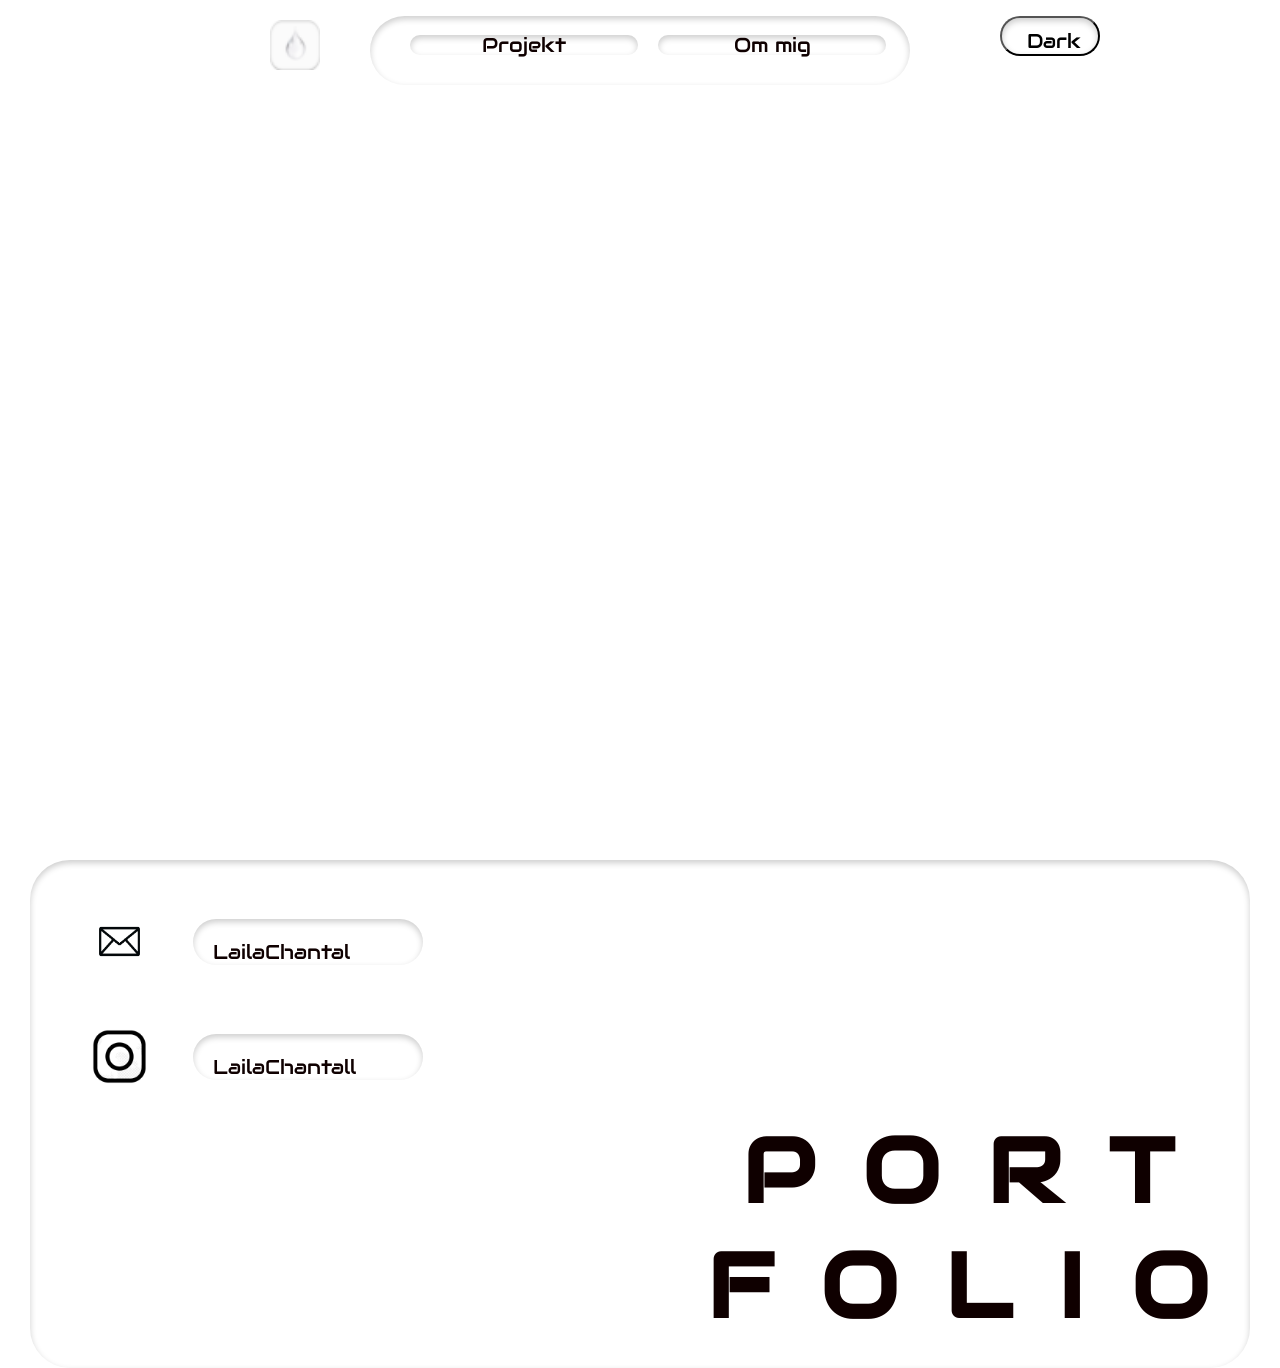
==== ommig.html @ 764afbd3 "New Branch 01" ====
<!DOCTYPE html>
<html lang="en">

<head>
    <meta charset="UTF-8">
    <meta name="viewport" content="width=device-width, initial-scale=1.0">
    <title>PORTFOLIO</title>
    <link rel="icon" href="favicon_io (2)/favicon-16x16.png">
    <link rel="stylesheet" href="css/general.css">
    <link rel="stylesheet" href="burger.css">
    <link rel="stylesheet" href="css/ommig.css">
    <link rel="preconnect" href="https://fonts.googleapis.com">
    <link rel="preconnect" href="https://fonts.gstatic.com" crossorigin>
    <link href="https://fonts.googleapis.com/css2?family=Audiowide&display=swap" rel="stylesheet">
</head>

<body>
    <header>
        <div class="logo">
            <a href="index.html">
                <img src="favicon_io (2)/favicon-32x32.png" alt="logo">
            </a>

        </div>
        <nav>
            <ul class="menu">
                <li><a class="menu-pill" href="projekt.html">Projekt</a></li>
                <li><a class="menu-pill" href="ommig.html">Om mig</a></li>
            </ul>

        </nav>
        <nav>
            <ul>
                <button class="dark-pill"id="toggle" type="button">Dark</button>
            </ul>
        </nav>

    </header>
    <main></main>
    <footer class="site-footer">
        <section class="grid_3">
            <div class="footer-socials">
                <img src="img/email-icon-design-digital-space-graphic-free-png.png" alt="Email">

                <span class="footer-pill">LailaChantal</span>
            </div>
            <div class="footer-socials">
                <img src="img/Instagram-icon-isolated-on-transparent-background-PNG.png" alt="Instagram">
                <span class="footer-pill">LailaChantall</span>
            </div>
            
            <div class="grid_4">
                <h2>P O R T</h2>
                <h2>F O L I O</h2>
            </div>

        </section>
        <script src="js/darkmode.js"></script>
        <script src="js/burger.js"></script>
</body>

</html>
---- css/general.css ----
html,
body {
  height: 100%;
  margin: 0;
}

body {
  display: flex;
  flex-direction: column;
}

main {
  flex: 1;
}

.site-footer {
  margin-top: auto;
}

/************************DARKMODE******************/
html.dark {
  background-color: #595757;
  color: #f5f5f5;
}
html.dark .footer-grid {
  background: rgba(40, 40, 40, 0.6);
}

html.dark .footer-pill {
  background: rgba(235, 232, 232, 0.8);
}

/******************Menu********************/
header {
  position: sticky;
  top: 0;
  display: grid;
  grid-template-columns: 1fr 2fr 1fr;
  border-radius: 999px;
  justify-content: space-between;

  padding-bottom: 50px;
}

.logo img {
  width: 50px;
  height: 50px;
}

.menu {
  display: flex;
  list-style: none;
  gap: 20px;
  max-width: 500px;
  margin: 1rem auto;
  background-color: #e4e3e1;
  box-shadow: 0 10px 10px #e2dfddb1;
  box-shadow: inset 0 3px 6px rgba(0, 0, 0, 0.2);
  font-family: "Audiowide", sans-serif;
  background: rgba(255, 255, 255, 0.8);
  height: 50px;
  border-radius: 999px;
  padding-top: 19px;
}

.menu li {
  margin-right: px;
}

.menu li:last-child {
  margin-right: 0;
}

.menu a {
  color: #0f0000;
  text-decoration: none;
  transition: color 0.3s;
  align-items: center;
  justify-content: center;
  display: flex;
  font-size: 20px;
  height: 20px;
  padding: 0 4rem;
}

.menu a:hover {
  color: #f5f5f4;
}

/***********************FOOTER******************/

.footer-socials {
  display: grid;
  grid-template-columns: auto 1fr;
  align-items: center;
  gap: 1rem;
}

.footer-socials img {
  width: 55px;
  height: 55px;
  padding: 30px;
}
.site-footer {
  height: 10px;
  padding: 30px;
  padding-top: 100px;
  
}

.footer-pill {
  color: #0f0000;
  font-family: "Audiowide", sans-serif;
  max-width: 210px;
  max-height: 36px;
  padding-left: 20px;
  font-size: 20px;
  padding-top: 20px;
  background: rgba(255, 255, 255, 0.8);
  border-radius: 999px;
  box-shadow: inset 0 3px 6px rgba(0, 0, 0, 0.2);
}

.grid_3 {
  display: grid;
  background: rgba(255, 255, 255, 0.8);
  border-radius: 40px; /* 👈 NORMAL card radius */
  box-shadow: inset 0 3px 6px rgba(0, 0, 0, 0.2);

  padding: 1.5rem 2rem;
}

.grid_4 {
  display: flex;
  flex-direction: column;
  align-items: center;
  justify-self: end;
  align-self: start;

  padding-top: -50rem;
}

.grid_4 h2 {
  font-size: 90px;
  letter-spacing: 0.6rem;
  white-space: nowrap;
  margin: 0;
  font-family: "Audiowide", sans-serif;
  color: #0f0000;
  
}

.menu-pill {
  width: 100px;
  height: 50px;
  padding-left: 20px;
  font-size: 20px;
  padding-top: 20px;
  background: rgba(255, 255, 255, 0.8);
  border-radius: 999px;
  box-shadow: inset 0 3px 6px rgba(0, 0, 0, 0.2);
}
.dark-pill {
  width: 100px;
  height: 40px;
  padding-left: 13px;
  font-size: 20px;
  padding-top: 20px;
  background: rgba(255, 255, 255, 0.8);
  border-radius: 999px;
  font-family: "Audiowide", sans-serif;
  box-shadow: inset 0 3px 6px rgba(0, 0, 0, 0.2);
  padding-top: 10px;
}

.logo {
  justify-self: right;
  padding-top: 20px;
}
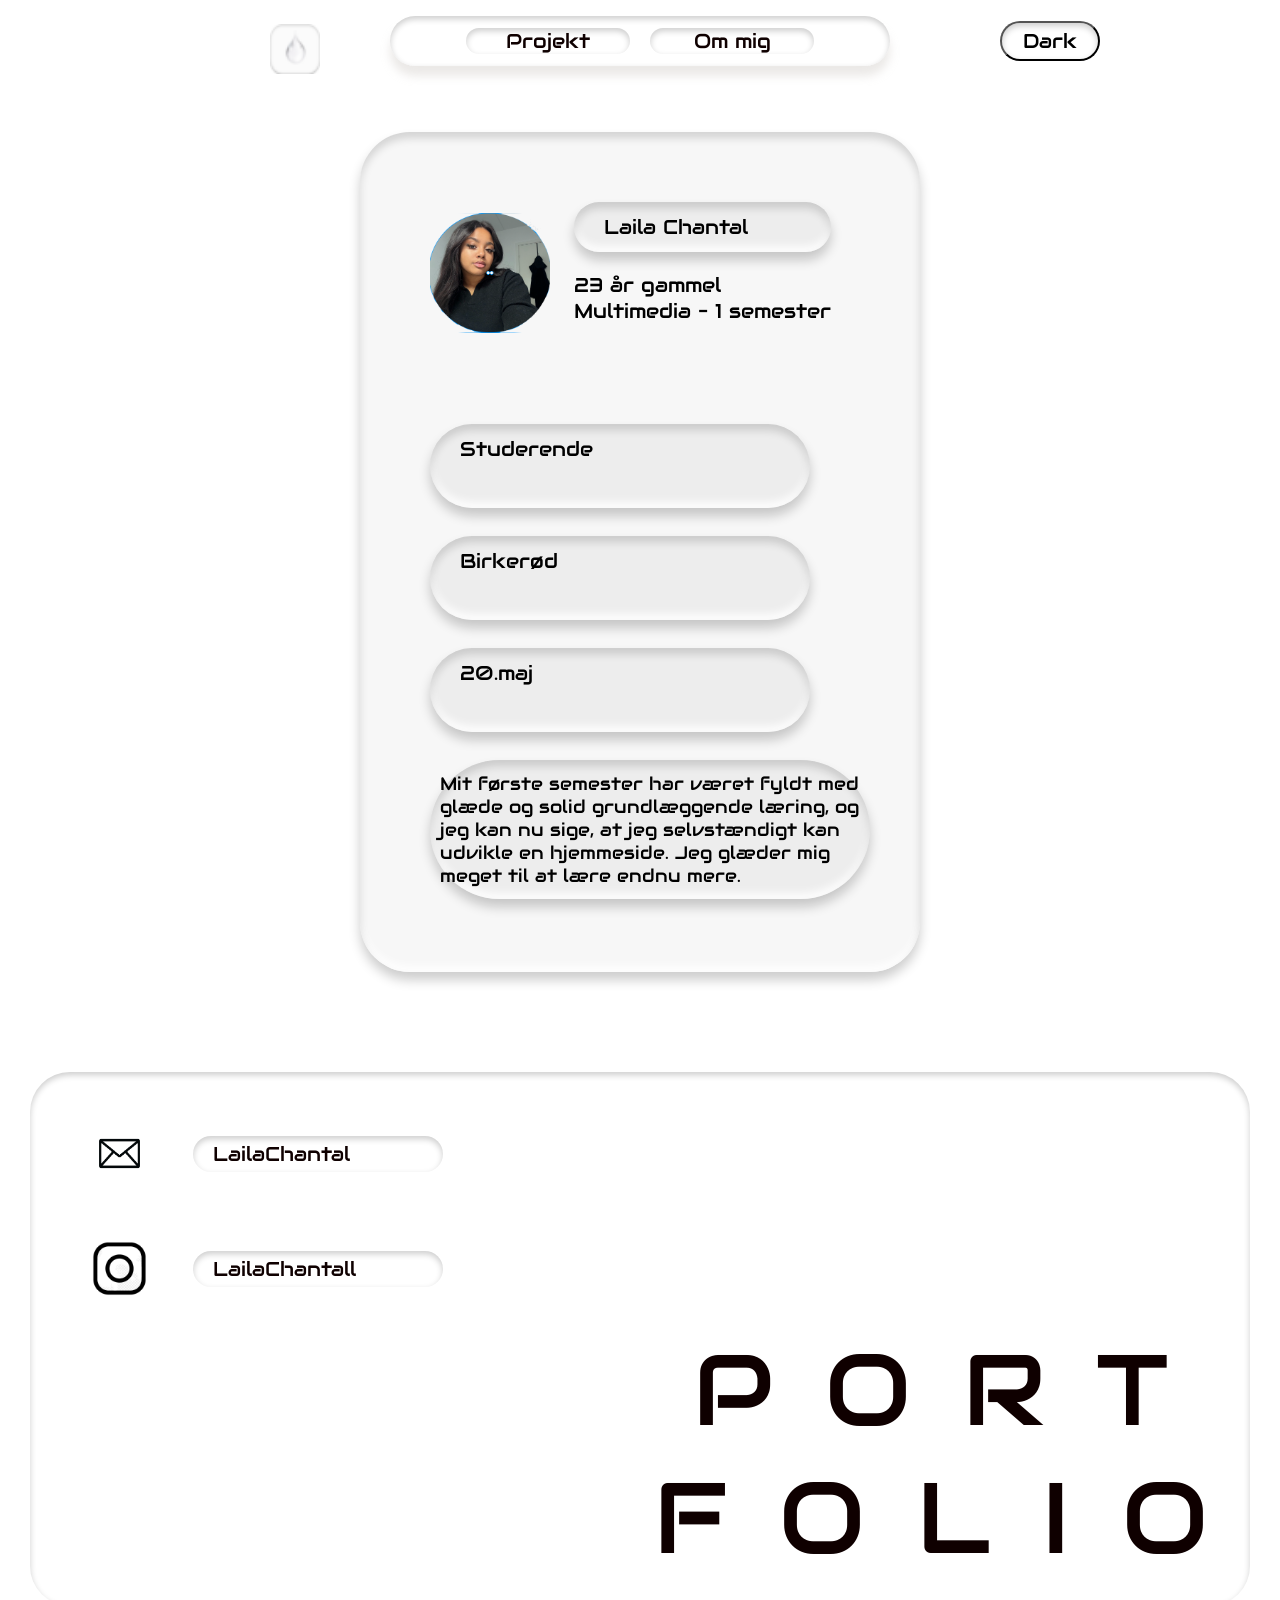
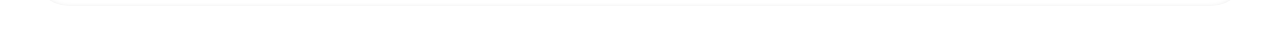
==== commit 5004833a: "DONE" ====
--- a/ommig.html
+++ b/ommig.html
@@ -16,6 +16,7 @@
 
 <body>
     <header>
+
         <div class="logo">
             <a href="index.html">
                 <img src="favicon_io (2)/favicon-32x32.png" alt="logo">
@@ -31,32 +32,67 @@
         </nav>
         <nav>
             <ul>
-                <button class="dark-pill"id="toggle" type="button">Dark</button>
+                <button class="dark-pill" id="toggle" type="button">Dark</button>
             </ul>
         </nav>
+    </header>
 
-    </header>
-    <main></main>
-    <footer class="site-footer">
-        <section class="grid_3">
-            <div class="footer-socials">
-                <img src="img/email-icon-design-digital-space-graphic-free-png.png" alt="Email">
 
-                <span class="footer-pill">LailaChantal</span>
+    <main>
+<main>
+    <div class="card">
+
+        <!-- PROFILE -->
+        <div class="profile-header">
+            <img src="Screenshot 2026-01-06 at 18.30.53.png" alt="Profile">
+
+            <div class="profile-info">
+                <div class="name-pill">Laila Chantal</div>
+                <p>23 år gammel<br>Multimedia – 1 semester</p>
             </div>
-            <div class="footer-socials">
-                <img src="img/Instagram-icon-isolated-on-transparent-background-PNG.png" alt="Instagram">
-                <span class="footer-pill">LailaChantall</span>
+        </div>
+
+        <!-- PILLS -->
+        <div class="profile-pills">
+            <div class="pill small"> Studerende
             </div>
-            
-            <div class="grid_4">
-                <h2>P O R T</h2>
-                <h2>F O L I O</h2>
-            </div>
+            <div class="pill small">Birkerød</div>
+            <div class="pill small"> 20.maj</div>
+            <div class="pill large"> Mit første semester har været fyldt med glæde 
+                og solid grundlæggende læring, og jeg kan nu sige, at jeg selvstændigt kan
+            udvikle en hjemmeside. Jeg glæder mig meget til at lære endnu mere. </div>
+        </div>
 
-        </section>
-        <script src="js/darkmode.js"></script>
-        <script src="js/burger.js"></script>
+    </div>
+</main>
+
+
+
+
+    </main>
+
 </body>
 
+<footer class="site-footer">
+    <section class="grid_3">
+        <div class="footer-socials">
+            <img src="img/email-icon-design-digital-space-graphic-free-png.png" alt="Email">
+
+            <span class="footer-pill">LailaChantal</span>
+        </div>
+        <div class="footer-socials">
+            <img src="img/Instagram-icon-isolated-on-transparent-background-PNG.png" alt="Instagram">
+            <span class="footer-pill">LailaChantall</span>
+        </div>
+
+        <div class="grid_4">
+            <h2>P O R T</h2>
+            <h2>F O L I O</h2>
+        </div>
+
+    </section>
+    <script src="js/darkmode.js"></script>
+    <script src="js/burger.js"></script>
+    </body>
+
 </html>
--- a/css/general.css
+++ b/css/general.css
@@ -17,11 +17,16 @@
   margin-top: auto;
 }
 
-/************************DARKMODE******************/
+.p{
+  
+}
+
+/************************ DARK MODE ************************/
 html.dark {
   background-color: #595757;
   color: #f5f5f5;
 }
+
 html.dark .footer-grid {
   background: rgba(40, 40, 40, 0.6);
 }
@@ -30,103 +35,86 @@
   background: rgba(235, 232, 232, 0.8);
 }
 
-/******************Menu********************/
+.dark-pill {
+  width: 100px;
+  height: 40px;
+}
+
+.dark-pill {
+  display: flex;
+  align-items: center;
+  justify-content: center;
+  font-size: 20px;
+  font-family: "Audiowide", sans-serif;
+  background: rgba(255, 255, 255, 0.8);
+  border-radius: 999px;
+  box-shadow: inset 0 3px 6px rgba(0, 0, 0, 0.2);
+}
+
+/************************ HEADER ************************/
 header {
   position: sticky;
   top: 0;
   display: grid;
   grid-template-columns: 1fr 2fr 1fr;
+  align-items: center;
   border-radius: 999px;
-  justify-content: space-between;
-
   padding-bottom: 50px;
 }
-
+/************************ LOGO ************************/
 .logo img {
   width: 50px;
   height: 50px;
 }
 
+.logo {
+  justify-self: end;
+  padding-top: 20px;
+}
+/************************ MENU ************************/
 .menu {
   display: flex;
+  align-items: center;
+  justify-content: center;
   list-style: none;
   gap: 20px;
   max-width: 500px;
   margin: 1rem auto;
-  background-color: #e4e3e1;
-  box-shadow: 0 10px 10px #e2dfddb1;
-  box-shadow: inset 0 3px 6px rgba(0, 0, 0, 0.2);
+  height: 50px;
+  padding: 0;
   font-family: "Audiowide", sans-serif;
   background: rgba(255, 255, 255, 0.8);
-  height: 50px;
   border-radius: 999px;
-  padding-top: 19px;
+  box-shadow: 0 10px 10px #e2dfddb1, inset 0 3px 6px rgba(0, 0, 0, 0.2);
 }
 
 .menu li {
-  margin-right: px;
-}
-
-.menu li:last-child {
   margin-right: 0;
 }
 
 .menu a {
+  display: flex;
+  align-items: center;
+  justify-content: center;
+  padding: 0 2rem;
+  height: 100%;
+  font-size: 20px;
   color: #0f0000;
   text-decoration: none;
   transition: color 0.3s;
-  align-items: center;
-  justify-content: center;
-  display: flex;
-  font-size: 20px;
-  height: 20px;
-  padding: 0 4rem;
 }
 
 .menu a:hover {
   color: #f5f5f4;
 }
 
-/***********************FOOTER******************/
-
-.footer-socials {
-  display: grid;
-  grid-template-columns: auto 1fr;
-  align-items: center;
-  gap: 1rem;
-}
-
-.footer-socials img {
-  width: 55px;
-  height: 55px;
-  padding: 30px;
-}
-.site-footer {
-  height: 10px;
-  padding: 30px;
-  padding-top: 100px;
-  
-}
-
-.footer-pill {
-  color: #0f0000;
-  font-family: "Audiowide", sans-serif;
-  max-width: 210px;
-  max-height: 36px;
-  padding-left: 20px;
-  font-size: 20px;
-  padding-top: 20px;
-  background: rgba(255, 255, 255, 0.8);
-  border-radius: 999px;
-  box-shadow: inset 0 3px 6px rgba(0, 0, 0, 0.2);
-}
+/************************ FOOTER ************************/
 
 .grid_3 {
   display: grid;
   background: rgba(255, 255, 255, 0.8);
-  border-radius: 40px; /* 👈 NORMAL card radius */
+  border-radius: 40px;
   box-shadow: inset 0 3px 6px rgba(0, 0, 0, 0.2);
-
   padding: 1.5rem 2rem;
 }
 
@@ -135,19 +123,16 @@
   flex-direction: column;
   align-items: center;
   justify-self: end;
-  align-self: start;
-
-  padding-top: -50rem;
 }
 
 .grid_4 h2 {
-  font-size: 90px;
+  font-size: 100px;
   letter-spacing: 0.6rem;
   white-space: nowrap;
+  font-family: "Audiowide", sans-serif;
   margin: 0;
-  font-family: "Audiowide", sans-serif;
+
   color: #0f0000;
-  
 }
 
 .menu-pill {
@@ -160,20 +145,186 @@
   border-radius: 999px;
   box-shadow: inset 0 3px 6px rgba(0, 0, 0, 0.2);
 }
-.dark-pill {
+
+.menu-pill {
   width: 100px;
-  height: 40px;
-  padding-left: 13px;
-  font-size: 20px;
-  padding-top: 20px;
-  background: rgba(255, 255, 255, 0.8);
-  border-radius: 999px;
-  font-family: "Audiowide", sans-serif;
-  box-shadow: inset 0 3px 6px rgba(0, 0, 0, 0.2);
-  padding-top: 10px;
-}
-
-.logo {
-  justify-self: right;
-  padding-top: 20px;
-}
+  height: 50px;
+}
+
+/*************kun mobil***************/
+@media screen and (max-width: 800px) {
+  .title {
+    font-size: 42px;
+    text-align: center;
+    margin-block: 1.9rem;
+    font-family: "Audiowide", sans-serif;
+  }
+  .title2 {
+    margin-left: -38%;
+    font-family: "Audiowide", sans-serif;
+    text-align: center;
+     
+  }
+
+  .shapes1 {
+    width: 100px;
+    position: absolute;
+    top: 145px;
+    left: 63%;
+  }
+
+  .shapes2 {
+    width: 100px;
+    position: absolute;
+    top: 200px;
+    left: 16%;
+  }
+
+  .shapes3 {
+    width: 100px;
+    position: absolute;
+    top: 148px;
+    left: 28%;
+  }
+
+  .shapes4 {
+    width: 120px;
+    position: absolute;
+    top: 200px;
+    left: 50%;
+  }
+  .footer-socials {
+    display: grid;
+    grid-template-columns: auto 1fr;
+    align-items: center;
+    gap: 1rem;
+  }
+
+  .footer-socials img {
+    width: 55px;
+    height: 55px;
+    padding: 30px;
+  }
+
+  .site-footer {
+    padding: 100px 30px 30px;
+  }
+
+  .footer-pill {
+    max-width: 210px;
+    height: 36px;
+    padding: 0 20px;
+    display: flex;
+    align-items: center;
+    font-size: 20px;
+    font-family: "Audiowide", sans-serif;
+    color: #0f0000;
+    background: rgba(255, 255, 255, 0.8);
+    border-radius: 999px;
+    box-shadow: inset 0 3px 6px rgba(0, 0, 0, 0.2);
+  }
+  .grid_4 h2 {
+    font-size: 44px;
+    letter-spacing: 0.6rem;
+    white-space: nowrap;
+    font-family: "Audiowide", sans-serif;
+    margin: 0;
+    color: #000;
+  }
+}
+
+/*************kun desktop***************/
+
+@media screen and (min-width: 800px) {
+  .grid_1 {
+    margin-top: 110px;
+    margin-bottom: 300px;
+  }
+
+  .shapes1 {
+    width: 300px;
+    position: absolute;
+    top: 145px;
+    left: 63%;
+  }
+
+  .shapes2 {
+    width: 300px;
+    position: absolute;
+    top: 200px;
+    left: 16%;
+  }
+
+  .shapes3 {
+    width: 300px;
+    position: absolute;
+    top: 148px;
+    left: 28%;
+  }
+
+  .shapes4 {
+    width: 220px;
+    position: absolute;
+    top: 200px;
+    left: 50%;
+  }
+
+  .folder {
+    text-decoration: none;
+    color: #0f0000;
+  }
+
+  h2 {
+    margin-block: 1.9rem;
+   
+    font-weight: 700;
+    text-align: left;
+    font-family: "Audiowide", sans-serif;
+    font-weight: 400;
+    font-style: normal;
+  }
+
+  h1 {
+    margin-block: 1.9rem;
+    font-size: clamp(100px, 6vw, 250px);
+    font-weight: 700;
+    text-align: center;
+    font-family: "Audiowide", sans-serif;
+    font-weight: 400;
+    font-style: normal;
+  }
+  .footer-socials {
+    display: grid;
+    grid-template-columns: auto 1fr;
+    align-items: center;
+    gap: 1rem;
+  }
+
+  .footer-socials img {
+    width: 55px;
+    height: 55px;
+    padding: 30px;
+  }
+
+  .site-footer {
+    padding: 100px 30px 30px;
+  }
+
+  .footer-pill {
+    max-width: 210px;
+    height: 36px;
+    padding: 0 20px;
+    display: flex;
+    align-items: center;
+    font-size: 20px;
+    font-family: "Audiowide", sans-serif;
+    color: #0f0000;
+    background: rgba(255, 255, 255, 0.8);
+    border-radius: 999px;
+    box-shadow: inset 0 3px 6px rgba(0, 0, 0, 0.2);
+  }
+
+  .title2{
+    padding-left: 380px;
+  }
+}
--- a/css/ommig.css
+++ b/css/ommig.css
@@ -0,0 +1,73 @@
+/************************** PROFIL*************/
+.card {
+  display: flex;
+
+  align-items: stretch;
+  flex-direction: column;
+  margin: auto;
+  width: 420px;
+  min-height: 700px;
+  padding-bottom: 20px;
+  padding: 70px;
+  font-size: 20px;
+  border-radius: 50px;
+  background: #ededed76;
+  font-family: "Audiowide", sans-serif;
+  color: black;
+  box-shadow: inset 0 6px 8px rgba(0, 0, 0, 0.15),
+    inset 0 -6px 8px rgba(255, 255, 255, 0.9), 0 8px 12px rgba(0, 0, 0, 0.2);
+}
+
+
+/************************** PILLS TIL PROFIL HEADER *************/
+.profile-header {
+  display: flex;
+  gap: 24px;
+  align-items: center;
+  padding-left: 10 ;
+  margin-bottom: 80px;
+}
+/************************** PILLS TIL PROFIL IMG *************/
+.profile-header img {
+  width: 120px;
+  height: 120px;
+  border-radius: 30%;
+  object-fit: cover;
+}
+/************************** PILLS TIL PROFIL NAVN*************/
+.name-pill {
+  padding: 12px 30px;
+  border-radius: 999px;
+  margin-bottom: 12px;
+  background: #ededed;
+  box-shadow: inset 0 6px 8px rgba(0, 0, 0, 0.15),
+    inset 0 -6px 8px rgba(255, 255, 255, 0.9), 0 8px 12px rgba(0, 0, 0, 0.2);
+}
+.profile-pills {
+  display: flex;
+  flex-direction: column;
+  gap: 28px;
+}
+/************************** PILLS TIL PROFIL*************/
+.pill {
+  height: 60px;
+  border-radius: 999px;
+  background: #ededed;
+  box-shadow: inset 0 6px 8px rgba(0, 0, 0, 0.15),
+    inset 0 -6px 8px rgba(255, 255, 255, 0.9), 0 8px 12px rgba(0, 0, 0, 0.2);
+}
+
+
+.pill.small {
+  padding: 12px 30px;
+  width: 320px;
+}
+
+.pill.large {
+  padding: 12px 10px;
+display: flex;
+  gap: 24px;
+  width: 100%;
+  height: auto;
+font-size: 18px;
+}
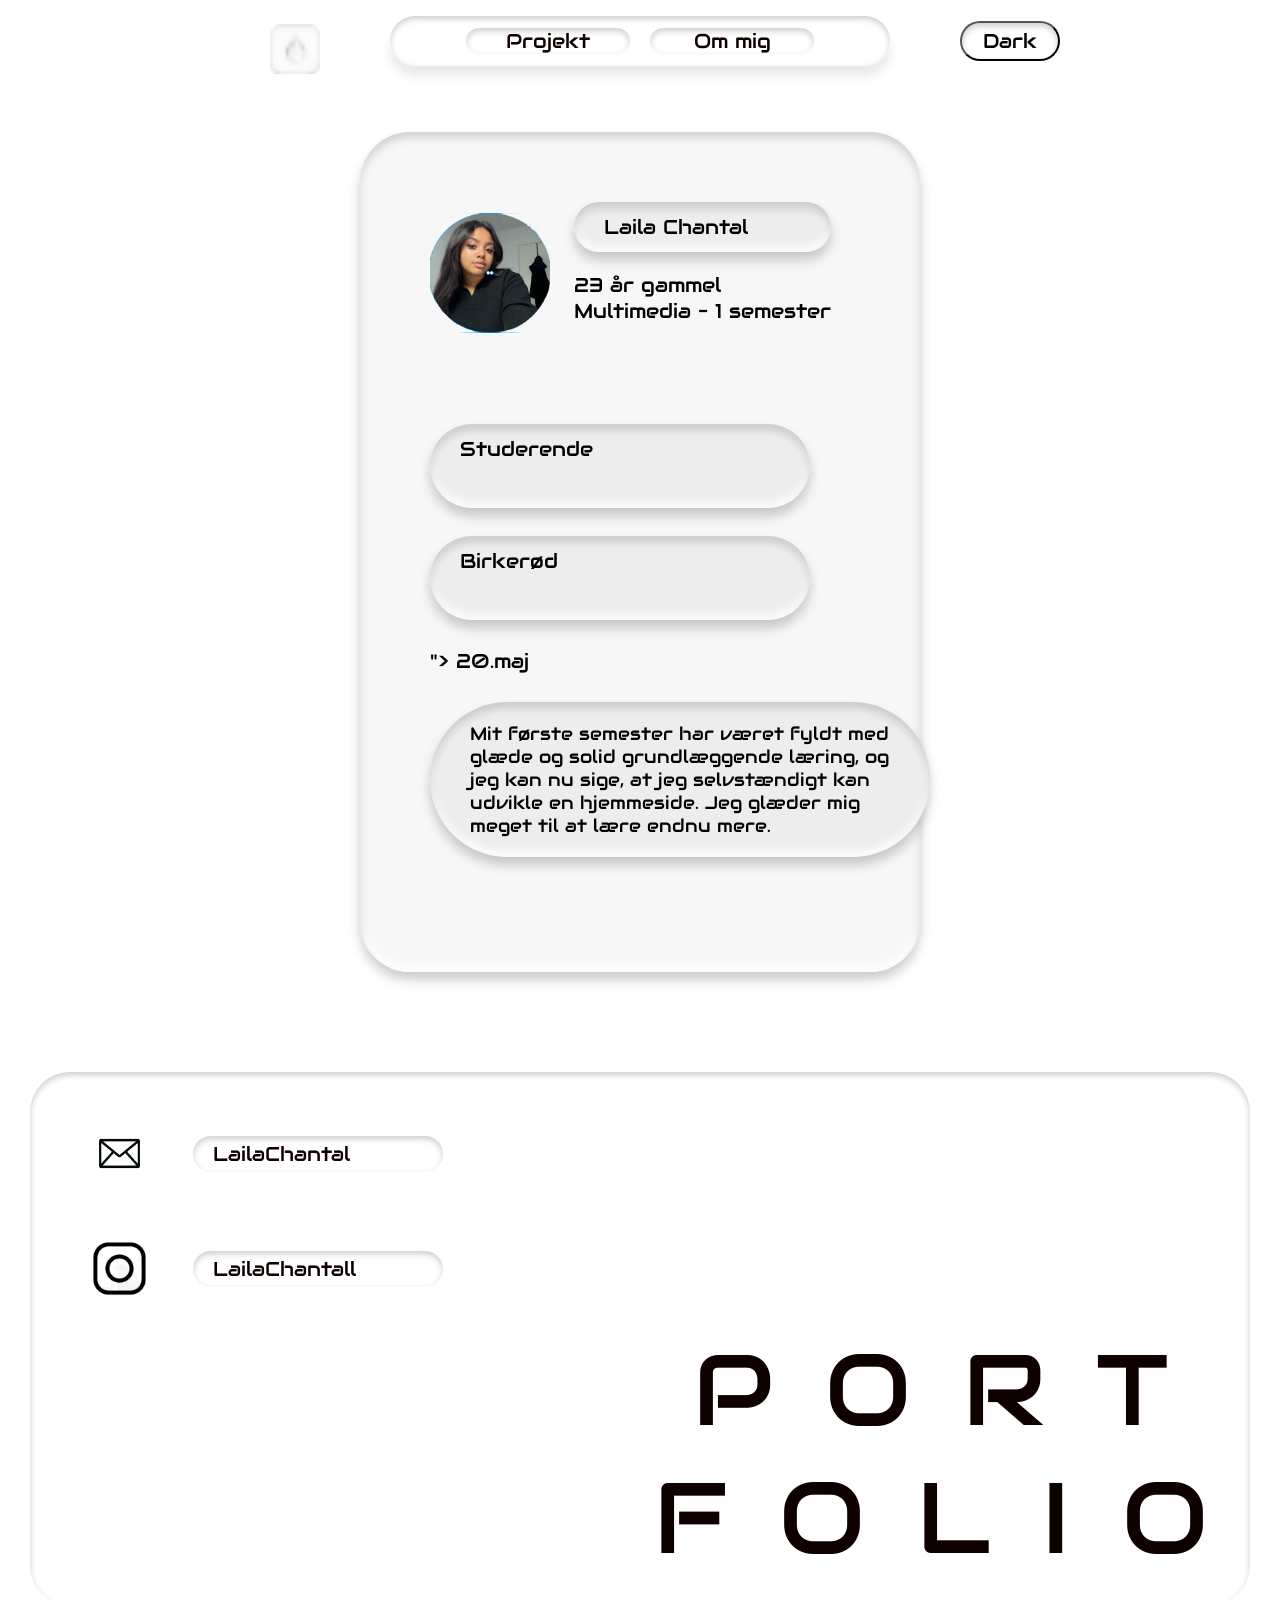
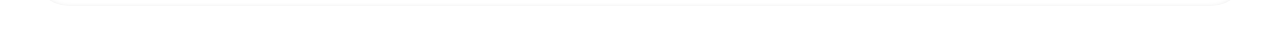
==== commit 470dcffd: "soon finished" ====
--- a/ommig.html
+++ b/ommig.html
@@ -5,7 +5,7 @@
     <meta charset="UTF-8">
     <meta name="viewport" content="width=device-width, initial-scale=1.0">
     <title>PORTFOLIO</title>
-    <link rel="icon" href="favicon_io (2)/favicon-16x16.png">
+    <link rel="icon" href="favicon_io(2)/favicon-32x32.png">
     <link rel="stylesheet" href="css/general.css">
     <link rel="stylesheet" href="burger.css">
     <link rel="stylesheet" href="css/ommig.css">
@@ -19,7 +19,7 @@
 
         <div class="logo">
             <a href="index.html">
-                <img src="favicon_io (2)/favicon-32x32.png" alt="logo">
+                <img src="favicon_io(2)/favicon-16x16.png" alt="logo">
             </a>
 
         </div>
@@ -31,45 +31,45 @@
 
         </nav>
         <nav>
-            <ul>
-                <button class="dark-pill" id="toggle" type="button">Dark</button>
-            </ul>
+
+            <button class="dark-pill" id="toggle" type="button">Dark</button>
+
         </nav>
     </header>
 
 
+
     <main>
-<main>
-    <div class="card">
+        <div class="card">
 
-        <!-- PROFILE -->
-        <div class="profile-header">
-            <img src="Screenshot 2026-01-06 at 18.30.53.png" alt="Profile">
+            <!-- PROFILE -->
+            <div class="profile-header">
+                <img src="Screenshot 2026-01-06 at 18.30.53.png" alt="Profile">
 
-            <div class="profile-info">
-                <div class="name-pill">Laila Chantal</div>
-                <p>23 år gammel<br>Multimedia – 1 semester</p>
+                <div class="profile-info">
+                    <div class="name-pill">Laila Chantal</div>
+                    <p>23 år gammel<br>Multimedia – 1 semester</p>
+                </div>
             </div>
+
+            <!-- PILLS -->
+            <div class="profile-pills">
+                <div class="pill small"> Studerende
+                </div>
+                <div class="pill small">Birkerød</div>
+                <div>"> 20.maj</div>
+                <div class="pill large"> Mit første semester har været fyldt med glæde
+                    og solid grundlæggende læring, og jeg kan nu sige, at jeg selvstændigt kan
+                    udvikle en hjemmeside. Jeg glæder mig meget til at lære endnu mere. </div>
+            </div>
+
         </div>
-
-        <!-- PILLS -->
-        <div class="profile-pills">
-            <div class="pill small"> Studerende
-            </div>
-            <div class="pill small">Birkerød</div>
-            <div class="pill small"> 20.maj</div>
-            <div class="pill large"> Mit første semester har været fyldt med glæde 
-                og solid grundlæggende læring, og jeg kan nu sige, at jeg selvstændigt kan
-            udvikle en hjemmeside. Jeg glæder mig meget til at lære endnu mere. </div>
-        </div>
-
-    </div>
-</main>
+    </main>
 
 
 
 
-    </main>
+
 
 </body>
 
@@ -91,8 +91,9 @@
         </div>
 
     </section>
-    <script src="js/darkmode.js"></script>
-    <script src="js/burger.js"></script>
-    </body>
+</footer>
+<script src="js/darkmode.js"></script>
+<script src="js/burger.js"></script>
+</body>
 
 </html>
--- a/css/general.css
+++ b/css/general.css
@@ -15,10 +15,6 @@
 
 .site-footer {
   margin-top: auto;
-}
-
-.p{
-  
 }
 
 /************************ DARK MODE ************************/
--- a/css/ommig.css
+++ b/css/ommig.css
@@ -2,7 +2,7 @@
 .card {
   display: flex;
 
-  align-items: stretch;
+  
   flex-direction: column;
   margin: auto;
   width: 420px;
@@ -17,6 +17,7 @@
   box-shadow: inset 0 6px 8px rgba(0, 0, 0, 0.15),
     inset 0 -6px 8px rgba(255, 255, 255, 0.9), 0 8px 12px rgba(0, 0, 0, 0.2);
 }
+
 
 
 /************************** PILLS TIL PROFIL HEADER *************/
@@ -64,7 +65,7 @@
 }
 
 .pill.large {
-  padding: 12px 10px;
+  padding: 20px 40px;
 display: flex;
   gap: 24px;
   width: 100%;
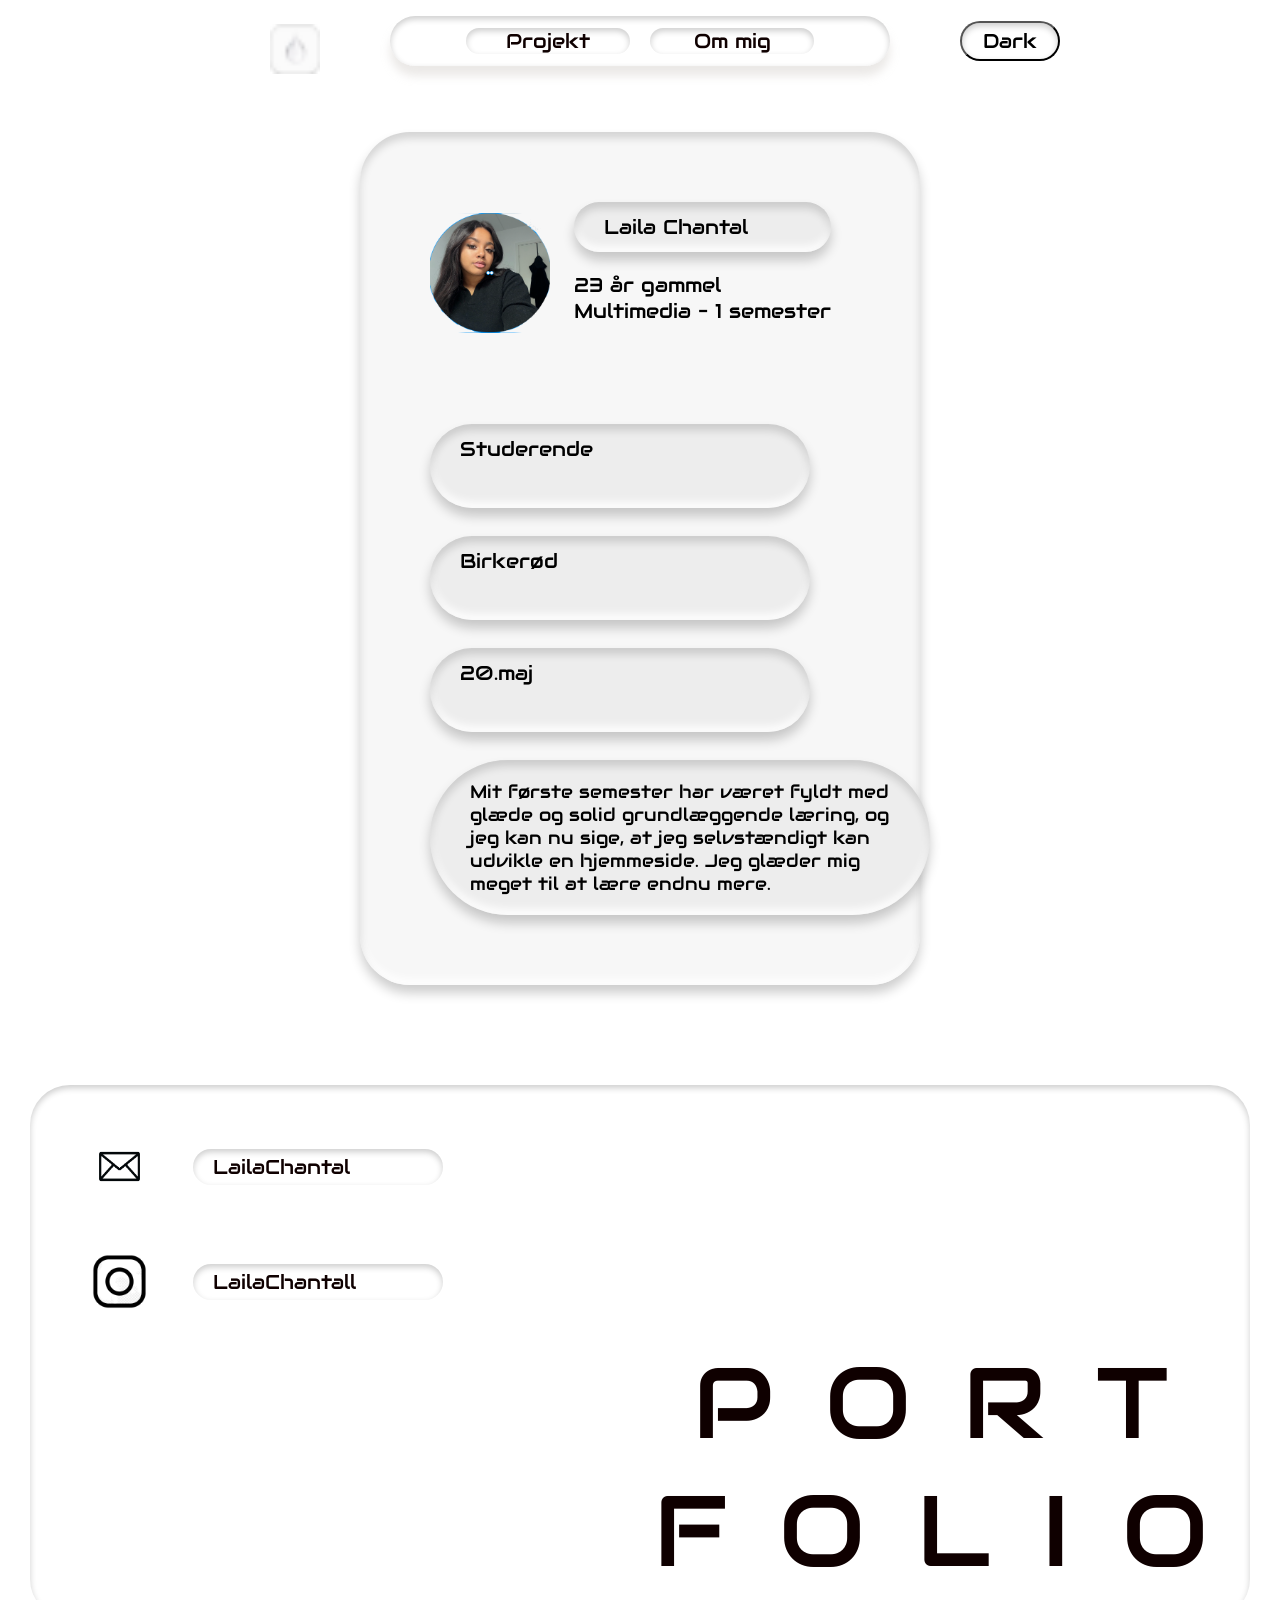
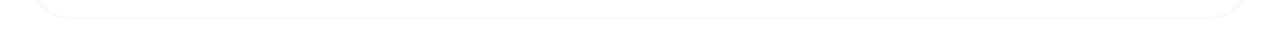
==== commit 803915fd: "yes yes yes finally" ====
--- a/ommig.html
+++ b/ommig.html
@@ -57,7 +57,7 @@
                 <div class="pill small"> Studerende
                 </div>
                 <div class="pill small">Birkerød</div>
-                <div>"> 20.maj</div>
+                <div class="pill small"> 20.maj</div>
                 <div class="pill large"> Mit første semester har været fyldt med glæde
                     og solid grundlæggende læring, og jeg kan nu sige, at jeg selvstændigt kan
                     udvikle en hjemmeside. Jeg glæder mig meget til at lære endnu mere. </div>
@@ -65,9 +65,6 @@
 
         </div>
     </main>
-
-
-
 
 
 
@@ -89,9 +86,9 @@
             <h2>P O R T</h2>
             <h2>F O L I O</h2>
         </div>
-
     </section>
 </footer>
+
 <script src="js/darkmode.js"></script>
 <script src="js/burger.js"></script>
 </body>
--- a/css/general.css
+++ b/css/general.css
@@ -21,6 +21,7 @@
 html.dark {
   background-color: #595757;
   color: #f5f5f5;
+  
 }
 
 html.dark .footer-grid {
--- a/css/ommig.css
+++ b/css/ommig.css
@@ -17,6 +17,7 @@
   box-shadow: inset 0 6px 8px rgba(0, 0, 0, 0.15),
     inset 0 -6px 8px rgba(255, 255, 255, 0.9), 0 8px 12px rgba(0, 0, 0, 0.2);
 }
+
 
 
 
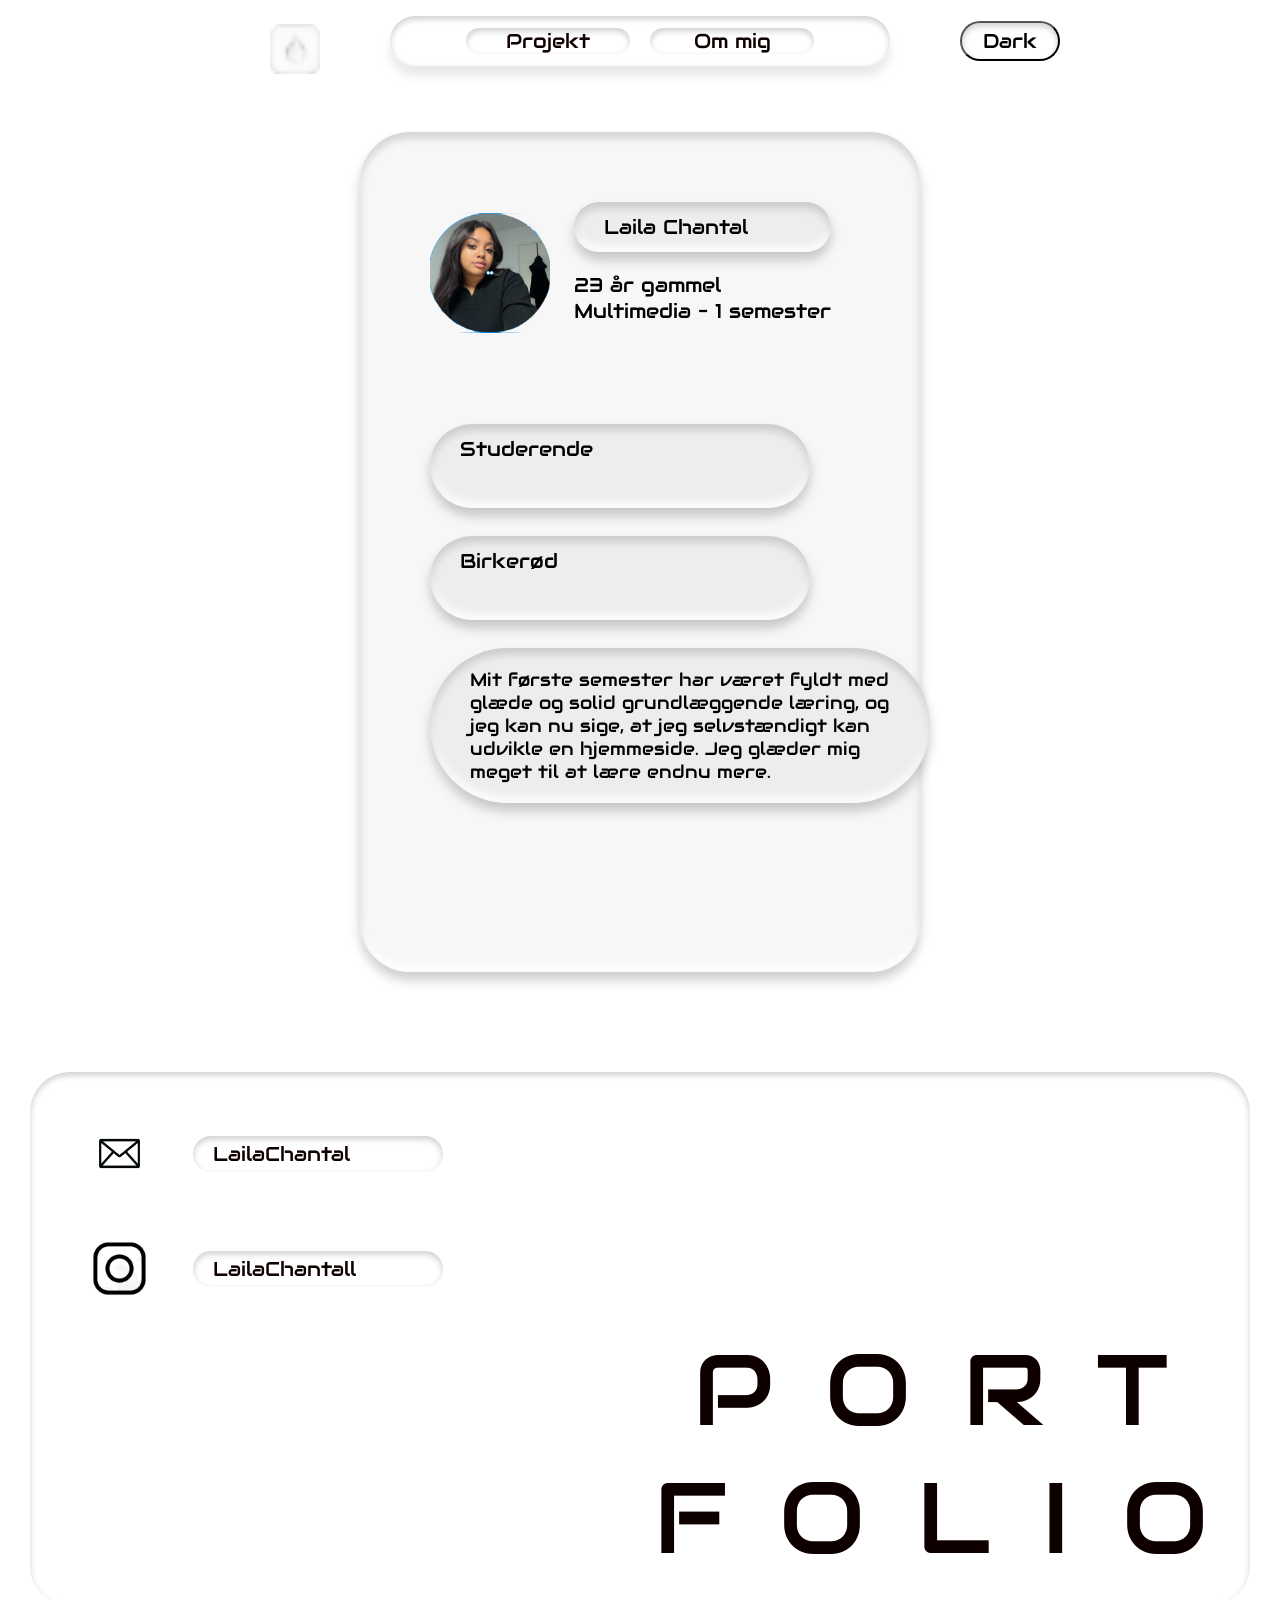
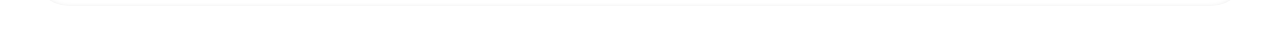
==== commit 10e50f55: "bbbb" ====
--- a/ommig.html
+++ b/ommig.html
@@ -57,7 +57,6 @@
                 <div class="pill small"> Studerende
                 </div>
                 <div class="pill small">Birkerød</div>
-                <div class="pill small"> 20.maj</div>
                 <div class="pill large"> Mit første semester har været fyldt med glæde
                     og solid grundlæggende læring, og jeg kan nu sige, at jeg selvstændigt kan
                     udvikle en hjemmeside. Jeg glæder mig meget til at lære endnu mere. </div>
